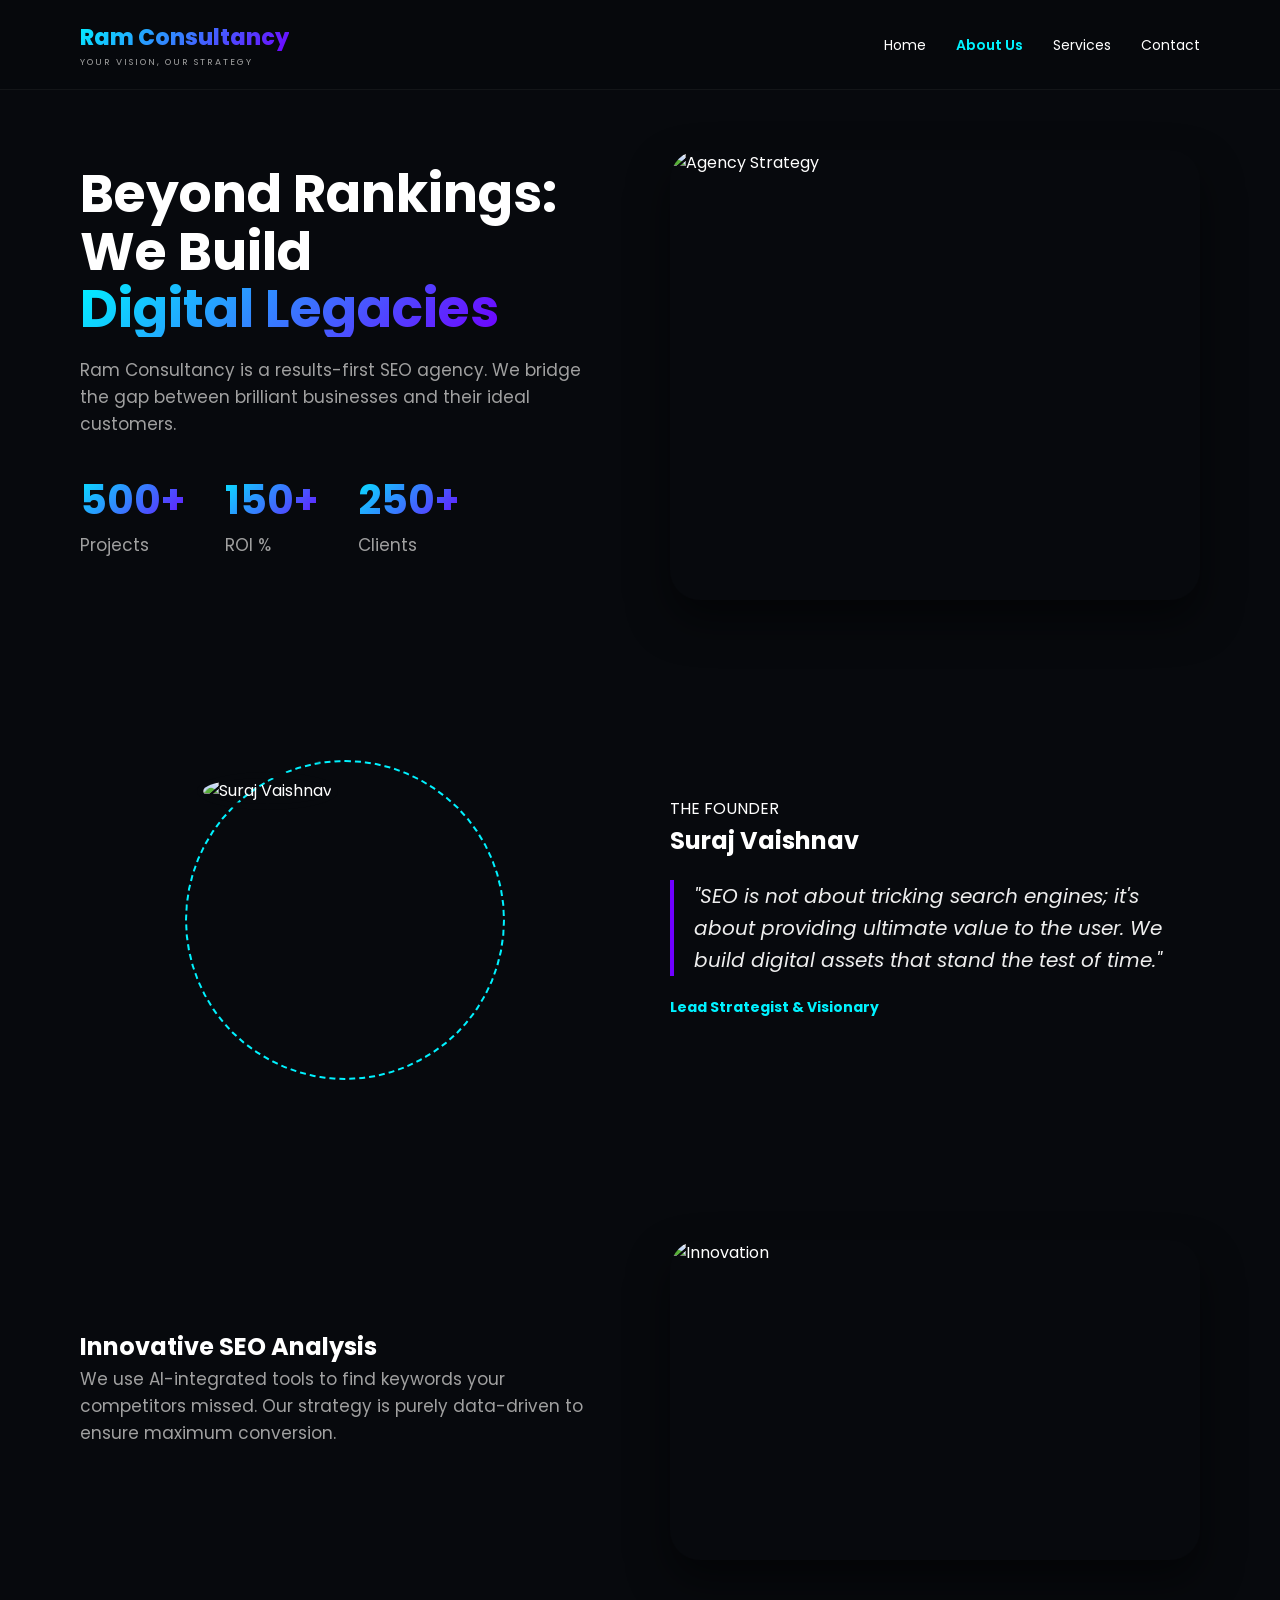
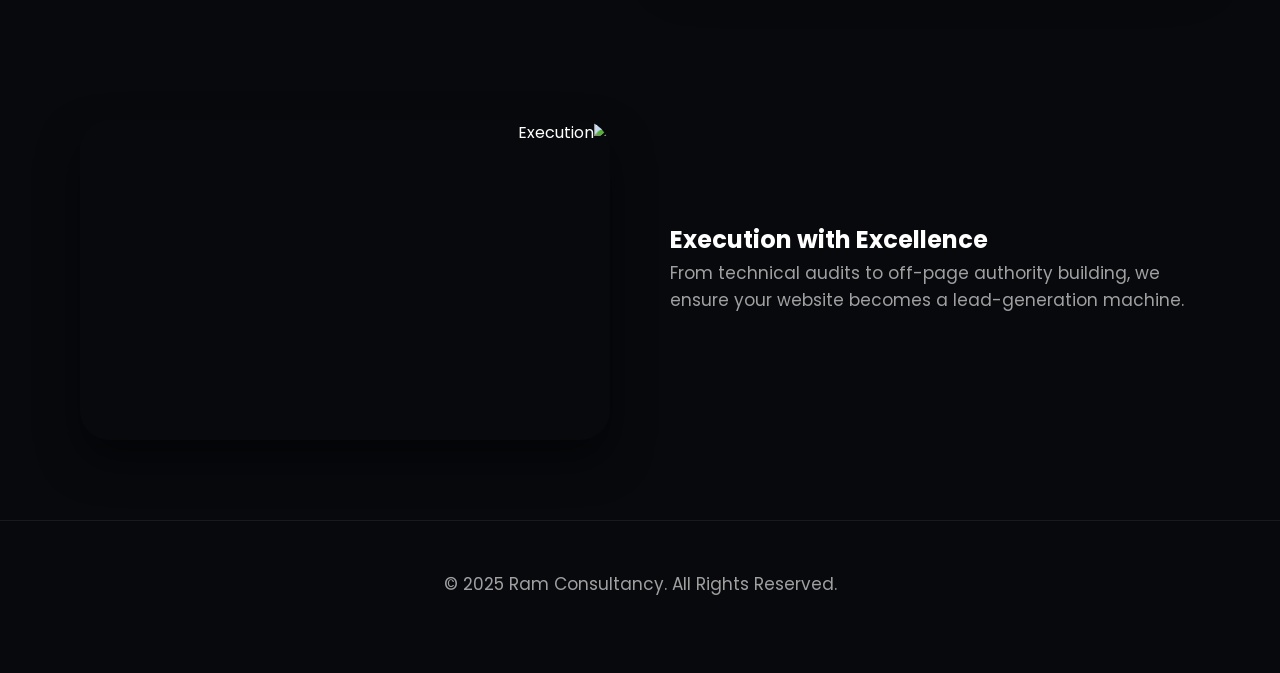
==== about.html @ f0b2f9f7 "Add files via upload" ====
<!DOCTYPE html>
<html lang="en">
<head>
    <meta charset="UTF-8">
    <meta name="viewport" content="width=device-width, initial-scale=1.0">
    <title>About Us | Ram Consultancy</title>
    
    <!-- Google Fonts & Font Awesome -->
    <link href="https://fonts.googleapis.com/css2?family=Poppins:wght@300;400;600;800&display=swap" rel="stylesheet">
    <link rel="stylesheet" href="https://cdnjs.cloudflare.com/ajax/libs/font-awesome/6.4.0/css/all.min.css">
    
    <!-- Animation Library -->
    <link rel="stylesheet" href="https://unpkg.com/aos@next/dist/aos.css" />
    
    <!-- Link to your specific CSS file -->
    <link rel="stylesheet" href="about.css">
</head>
<body>

    <!-- 1. Navigation Bar -->
    <header id="navbar">
        <div class="container nav-container">
            <div class="logo-area">
                <span class="logo-text">Ram Consultancy</span>
                <span class="logo-tag">Your Vision, Our Strategy</span>
            </div>
            <nav>
                <ul class="nav-links">
                    <li><a href="index.html">Home</a></li>
                    <li><a href="about.html" class="active">About Us</a></li>
                    <li><a href="#">Services</a></li>
                    <li><a href="#">Contact</a></li>
                </ul>
            </nav>
        </div>
    </header>

    <!-- 2. Hero Section (Strict Layout) -->
    <section class="about-hero">
        <div class="container grid-split">
            <div class="content-side" data-aos="fade-right">
                <h1>Beyond Rankings: We Build <span>Digital Legacies</span></h1>
                <p>Ram Consultancy is a results-first SEO agency. We bridge the gap between brilliant businesses and their ideal customers.</p>
                <div class="stats-mini">
                    <div class="stat-box"><h2 class="count" data-target="500">0</h2><p>Projects</p></div>
                    <div class="stat-box"><h2 class="count" data-target="150">0</h2><p>ROI %</p></div>
                    <div class="stat-box"><h2 class="count" data-target="250">0</h2><p>Clients</p></div>
                </div>
            </div>
            <div class="image-side" data-aos="fade-left">
                <div class="img-wrapper main-hero-img">
                    <img src="https://i.pinimg.com/736x/35/47/48/354748471cbad482eccf036d1db1a86c.jpg" alt="Agency Strategy">
                </div>
            </div>
        </div>
    </section>

    <!-- 3. Founder Section (Suraj Vaishnav) -->
    <section class="founder-section">
        <div class="container grid-split">
            <div class="image-side" data-aos="zoom-in">
                <div class="founder-circle">
                    <img src="https://i.pinimg.com/736x/d5/b0/b1/d5b0b1a9d067c4f6cb86793f0278ccbe.jpg" alt="Suraj Vaishnav">
                </div>
            </div>
            <div class="content-side" data-aos="fade-left">
                <span class="sub-label">THE FOUNDER</span>
                <h2>Suraj Vaishnav</h2>
                <div class="quote-container">
                    <p>"SEO is not about tricking search engines; it's about providing ultimate value to the user. We build digital assets that stand the test of time."</p>
                </div>
                <p class="designation">Lead Strategist & Visionary</p>
            </div>
        </div>
    </section>

    <!-- 4. Capability Sections (Side-by-Side) -->
    <section class="info-section">
        <div class="container grid-split">
            <div class="content-side" data-aos="fade-up">
                <h2>Innovative <b>SEO Analysis</b></h2>
                <p>We use AI-integrated tools to find keywords your competitors missed. Our strategy is purely data-driven to ensure maximum conversion.</p>
            </div>
            <div class="image-side" data-aos="fade-left">
                <div class="img-wrapper small-img">
                    <img src="https://i.pinimg.com/736x/a3/c8/2f/a3c82f95f6094393d596c0070c0355c9.jpg" alt="Innovation">
                </div>
            </div>
        </div>
    </section>

    <section class="info-section reverse">
        <div class="container grid-split">
            <div class="content-side" data-aos="fade-up">
                <h2>Execution with <b>Excellence</b></h2>
                <p>From technical audits to off-page authority building, we ensure your website becomes a lead-generation machine.</p>
            </div>
            <div class="image-side" data-aos="fade-right">
                <div class="img-wrapper small-img">
                    <img src="https://i.pinimg.com/736x/b1/bb/ac/b1bbac1e29f08c1c7b5fa1cdb8d5aebb.jpg" alt="Execution">
                </div>
            </div>
        </div>
    </section>

    <footer>
        <p>&copy; 2025 Ram Consultancy. All Rights Reserved.</p>
    </footer>

    <!-- Scripts -->
    <script src="https://unpkg.com/aos@next/dist/aos.js"></script>
    <script src="about.js"></script>
</body>
</html>
---- about.css ----
/* --- BRAND CONSTANTS --- */
:root {
    --bg: #07090d;
    --card: #0b0e14;
    --accent: #00f2ff;
    --purple: #7000ff;
    --text: #ffffff;
    --dim: #a0a0a0;
    --grad: linear-gradient(135deg, #00f2ff, #7000ff);
    --header-h: 90px;
}

/* --- BASE ALGORITHM --- */
* { margin: 0; padding: 0; box-sizing: border-box; font-family: 'Poppins', sans-serif; }
body { background: var(--bg); color: var(--text); overflow-x: hidden; line-height: 1.6; }
.container { max-width: 1200px; margin: 0 auto; padding: 0 40px; }

/* --- HEADER FIX (Solves overlapping) --- */
#navbar {
    position: fixed; top: 0; width: 100%; height: var(--header-h);
    background: rgba(7, 9, 13, 0.98); backdrop-filter: blur(10px);
    z-index: 9999; border-bottom: 1px solid rgba(255,255,255,0.05);
    display: flex; align-items: center;
}
.nav-container { display: flex; justify-content: space-between; align-items: center; width: 100%; }
.logo-area { display: flex; flex-direction: column; }
.logo-text { 
    font-size: 22px; font-weight: 800; background: var(--grad); 
    display: inline-block; -webkit-background-clip: text; background-clip: text; 
    -webkit-text-fill-color: transparent; color: transparent;
}
.logo-tag { font-size: 9px; letter-spacing: 2px; color: var(--dim); text-transform: uppercase; }
.nav-links { display: flex; list-style: none; gap: 30px; }
.nav-links a { text-decoration: none; color: #fff; font-size: 14px; transition: 0.3s; }
.nav-links a.active { color: var(--accent); font-weight: 600; }

/* --- GRID SYSTEM --- */
section { padding: 80px 0; }
.about-hero { padding-top: calc(var(--header-h) + 60px); } /* CRITICAL: Prevents text-hide */

.grid-split { display: grid; grid-template-columns: 1fr 1fr; gap: 60px; align-items: center; }

/* --- TEXT STYLING --- */
h1 { font-size: 52px; line-height: 1.1; margin-bottom: 20px; }
h1 span { 
    background: var(--grad); display: inline-block; 
    -webkit-background-clip: text; background-clip: text; 
    -webkit-text-fill-color: transparent; color: transparent; 
}
p { color: var(--dim); font-size: 17px; margin-bottom: 25px; }

/* --- IMAGE CONTROL ALGORITHM --- */
.img-wrapper { 
    width: 100%; 
    border-radius: 30px; 
    overflow: hidden; 
    box-shadow: 0 20px 40px rgba(0,0,0,0.5); 
}
.main-hero-img { height: 450px; } /* Strictly caps hero image height */
.small-img { height: 320px; }     /* Strictly caps side image height */
.img-wrapper img { width: 100%; height: 100%; object-fit: cover; }

/* --- STATS MINI --- */
.stats-mini { display: flex; gap: 40px; margin-top: 30px; }
.stat-box h2 { 
    font-size: 40px; background: var(--grad); 
    display: inline-block; -webkit-background-clip: text; background-clip: text; 
    -webkit-text-fill-color: transparent; color: transparent; 
}

/* --- FOUNDER CIRCLE --- */
.founder-circle { 
    width: 320px; height: 320px; border-radius: 50%; 
    padding: 10px; border: 2px dashed var(--accent); margin: 0 auto;
}
.founder-circle img { 
    width: 100%; height: 100%; border-radius: 50%; 
    object-fit: cover; border: 6px solid var(--bg); 
}
.quote-container { border-left: 4px solid var(--purple); padding-left: 20px; margin: 20px 0; }
.quote-container p { font-style: italic; font-size: 20px; color: #eee; margin: 0; }
.designation { color: var(--accent); font-weight: 700; font-size: 14px; }

/* --- LAYOUT VARIATIONS --- */
.info-section.reverse .grid-split { direction: rtl; }
.info-section.reverse .content-side { direction: ltr; }

/* --- FOOTER --- */
footer { text-align: center; padding: 50px; border-top: 1px solid #1a1a1a; color: #444; }

/* --- MOBILE RESPONSIVE --- */
@media (max-width: 992px) {
    .grid-split { grid-template-columns: 1fr; text-align: center; }
    h1 { font-size: 36px; }
    .main-hero-img, .small-img { height: 300px; }
    .info-section.reverse .grid-split { direction: ltr; }
    .stats-mini { justify-content: center; }
}

@media (max-width: 768px) {
    /* 1. Global Scaling */
    :root {
        --header-h: 70px; /* Shorter header for mobile */
    }

    .container {
        padding: 0 20px;
    }

    h1 {
        font-size: 32px !important; /* Shrunk for smaller screens */
        line-height: 1.2;
    }

    h2 {
        font-size: 28px !important;
    }

    p {
        font-size: 15px !important;
    }

    /* 2. SMART NAVIGATION (No Bars) */
    #navbar {
        height: auto;
        padding: 10px 0;
    }

    .nav-container, .nav-flex {
        flex-direction: column; /* Stack logo above menu */
        gap: 10px;
    }

    .logo-area {
        text-align: center;
    }

    .nav-menu, .nav-links {
        display: flex;
        justify-content: center;
        gap: 15px; /* Tight icon-like spacing */
        width: 100%;
        padding-bottom: 5px;
    }

    .nav-menu a, .nav-links a {
        font-size: 11px; /* Small and elegant */
        text-transform: uppercase;
        letter-spacing: 1px;
    }

    /* 3. HERO & CONTENT SECTIONS (Auto-Stacking) */
    .hero-flex, .hero-grid, .founder-flex, .founder-grid, .info-row, .info-grid, .contact-grid {
        display: flex !important;
        flex-direction: column !important; /* Forces top-to-bottom layout */
        text-align: center !important;
        gap: 30px !important;
    }

    /* 4. IMAGE ADJUSTMENT ALGORITHM */
    .hero-image-side, .hero-img-box, .image-side, .img-frame, .contact-img-frame, .card-img {
        width: 100% !important;
        height: 250px !important; /* Forces a professional small-height box */
        order: -1; /* Puts image ABOVE the text for better mobile UX */
    }

    .hero-image-side img, .hero-img-box img, .img-frame img, .contact-img-frame img, .card-img img {
        width: 100% !important;
        height: 100% !important;
        object-fit: cover !important;
        border-radius: 20px;
    }

    /* 5. FOUNDER CIRCLE (Suraj Vaishnav) */
    .circle-frame, .premium-circle, .founder-circle, .circle-wrapper {
        width: 220px !important; /* Shrunk for mobile focus */
        height: 220px !important;
        margin: 0 auto;
    }

    .quote, .quote-box, .quote-container {
        border-left: none;
        border-top: 3px solid var(--purple);
        padding: 15px 0 0 0;
        font-size: 16px !important;
    }

    /* 6. SERVICES (2x2 to 1x1) */
    .services-grid {
        grid-template-columns: 1fr !important; /* One service per row for clarity */
        gap: 40px;
    }

    .service-card {
        max-width: 100%;
    }

    /* 7. STATS (2x2 Grid) */
    .stats-grid, .stats-flex, .grid-4 {
        grid-template-columns: repeat(2, 1fr) !important;
        gap: 20px;
    }

    .stat-box h2, .stat-item h2 {
        font-size: 30px !important;
    }

    /* 8. BUTTONS & ICONS */
    .btn-main, .btn-send, .btn-submit {
        width: 100%; /* Finger-friendly full width buttons */
        padding: 15px;
    }

    .icon-box {
        margin-top: -50px !important; /* Adjust icon position on mobile cards */
    }
}

/* 9. Extra Small Devices (iPhone SE / Small Androids) */
@media (max-width: 480px) {
    h1 { font-size: 26px !important; }
    .nav-menu a { font-size: 10px; gap: 8px; }
    .hero-img-box, .card-img { height: 200px !important; }
}
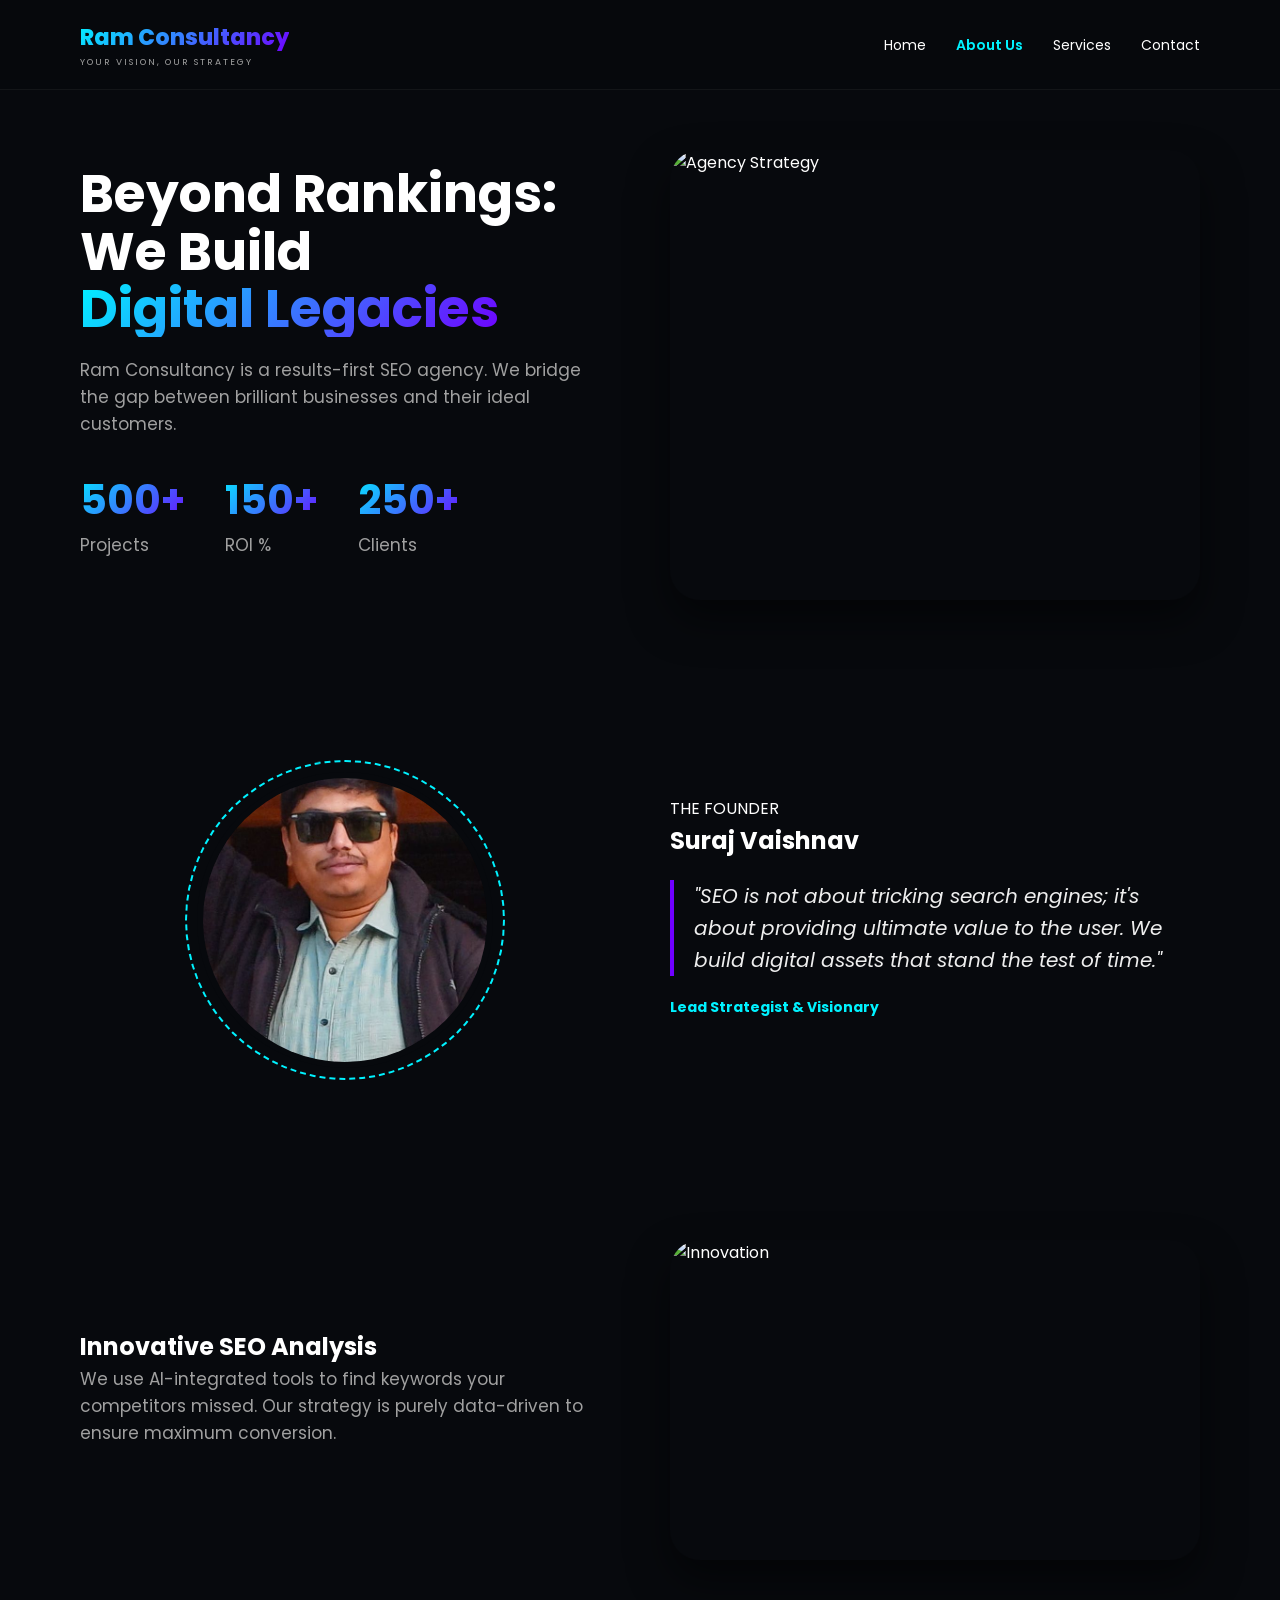
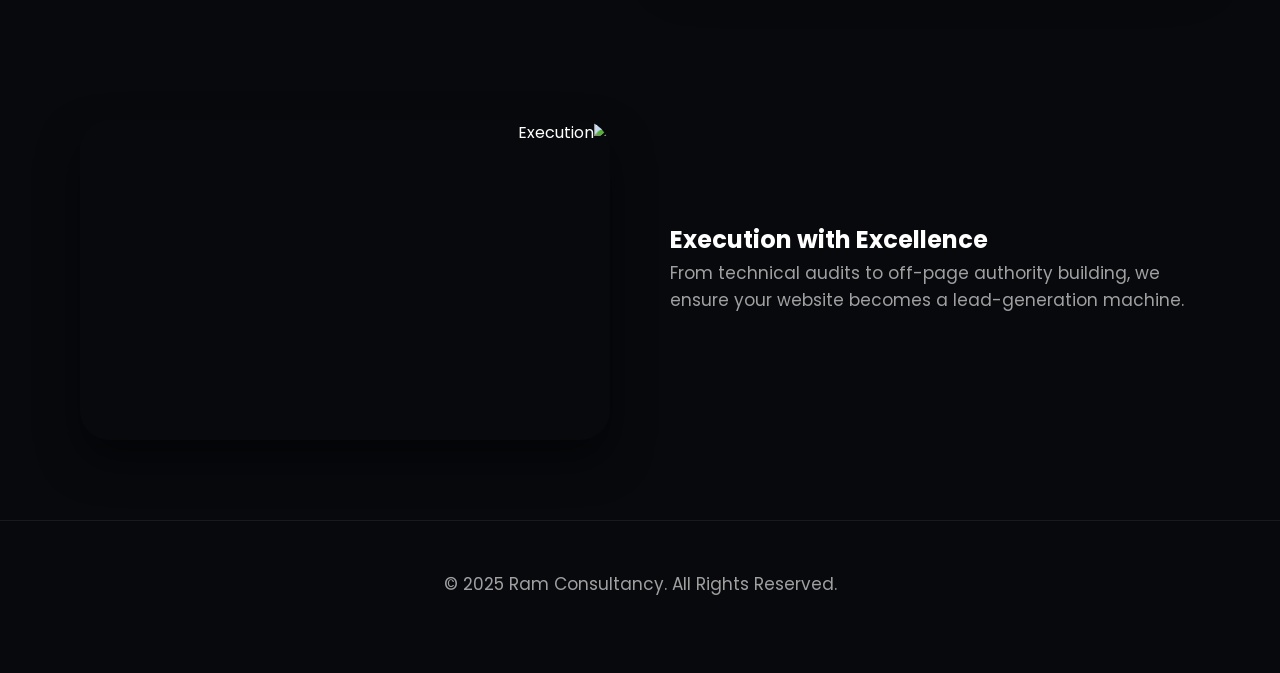
==== commit 9d31c4ca: "Fix HTML encoding issues in about.html" ====
--- a/about.html
+++ b/about.html
@@ -28,8 +28,8 @@
                 <ul class="nav-links">
                     <li><a href="index.html">Home</a></li>
                     <li><a href="about.html" class="active">About Us</a></li>
-                    <li><a href="#">Services</a></li>
-                    <li><a href="#">Contact</a></li>
+                    <li><a href="services.html">Services</a></li>
+                    <li><a href="contact.html">Contact</a></li>
                 </ul>
             </nav>
         </div>
@@ -60,7 +60,7 @@
         <div class="container grid-split">
             <div class="image-side" data-aos="zoom-in">
                 <div class="founder-circle">
-                    <img src="https://i.pinimg.com/736x/d5/b0/b1/d5b0b1a9d067c4f6cb86793f0278ccbe.jpg" alt="Suraj Vaishnav">
+                    <img src="suraj.png" alt="Suraj Vaishnav">
                 </div>
             </div>
             <div class="content-side" data-aos="fade-left">
@@ -111,4 +111,4 @@
     <script src="https://unpkg.com/aos@next/dist/aos.js"></script>
     <script src="about.js"></script>
 </body>
-</html>+</html>
